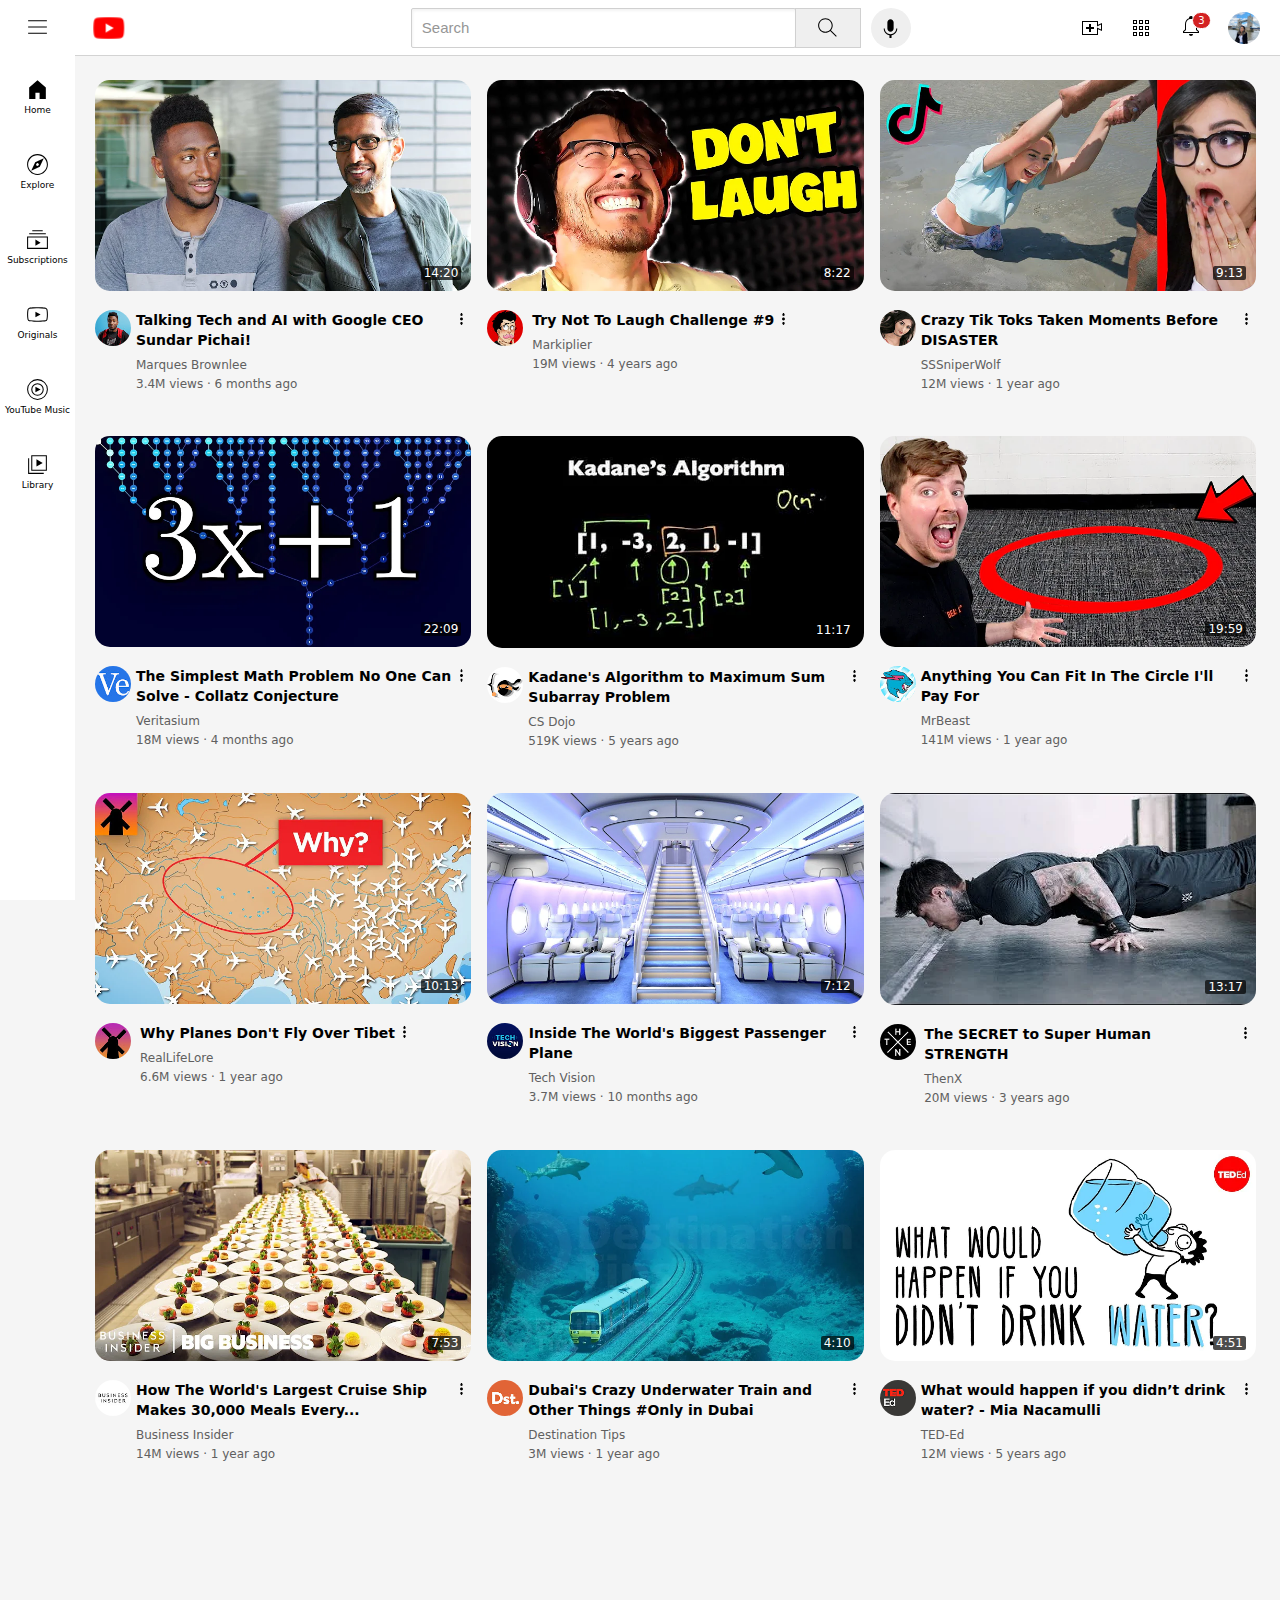
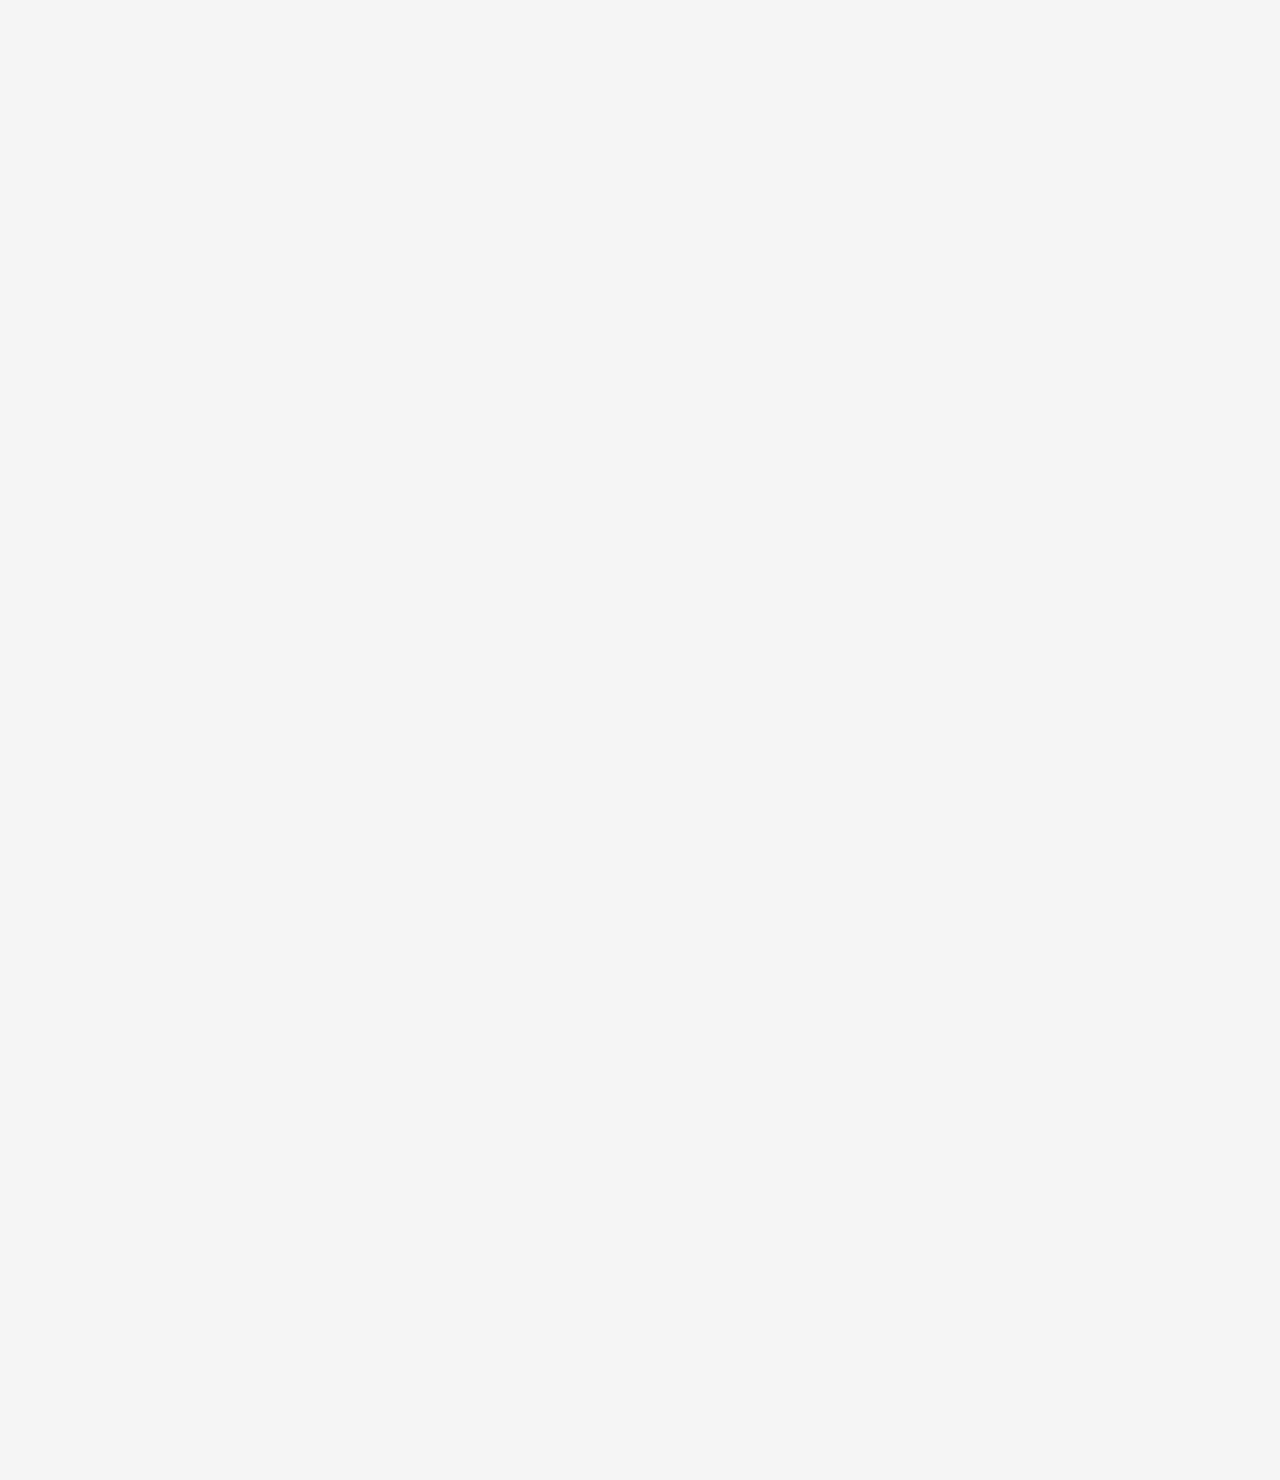
==== index.html @ 027522c0 "Rename youtube.html to index.html" ====
<!DOCTYPE html>
<html>
  <head>
    <title>Youtube.com Clone</title>
    <link rel="stylesheet" href="styles/general.css">
    <link rel="stylesheet" href="styles/video.css">
    <link rel="stylesheet" href="styles/header.css">
    <link rel="stylesheet" href="styles/sidebar.css">
  </head>

  <body style="height: 3000px;">
    <header class="header">
      <div class="left-section">
        <img class="hamburger-menu" src="images/Icon/hamburger-menu.svg">
        <img class="youtube-logo" src="images/Icon/youtube-logo.webp">
      </div>

      <!--pu-->
      <div class="middle-section">
          <input class="search-bar" placeholder="Search" type="text">
          <button class="search-icon-button">
            <img class="search-icon" src="images/Icon/search.svg">
            <div class="tooltip">Search</div>
          </button>
          <button class="voice-search-button">
            <img class="voice-search-icon" src="images/Icon/voice-search-icon.svg">
            <div class="tooltip">Search with your voice</div>
          </button>
      </div>


      <div class="right-section">
        <div class="upload-icon-button">
          <img class="upload-icon" src="images/Icon/upload.svg">
          <div class="tooltip">Create</div>
        </div>
        <div class="youtube-apps-button">
          <img class="youtube-apps-icon" src="images/Icon/youtube-apps.svg">
          <div class="tooltip">YouTube Apps</div>
        </div>
        <div class="notification-icon-button">
          <div class="notification-icon-container">
            <img class="notifications-icon" src="images/Icon/notifications.svg">
            <div class="notifications-count">3</div>
          </div>
          <div class="tooltip">Notifications</div>
        </div>
        <div class="profile-button">
          <img class="header-channel-profile" src="images/thumbnails/channel/channel-profile-picture.jpg">
          <div class="tooltip">Profile</div>
        </div>

      </div>
    </header>

    <nav class="sidebar">
      <button class="sidebar-icons">
        <img class="home-icon" src="images/Icon/home.svg">
        <p class="sidebar-icon-word">Home</p>
      </button>
      <button class="sidebar-icons">
        <img class="home-icon" src="images/Icon/explore.svg">
        <p class="sidebar-icon-word">Explore</p>
      </button>
      <button class="sidebar-icons">
        <img class="home-icon" src="images/Icon/subscriptions.svg">
        <p class="sidebar-icon-word">Subscriptions</p>
      </button>
      <button class="sidebar-icons">
        <img class="home-icon" src="images/Icon/originals.svg">
        <p class="sidebar-icon-word">Originals</p>
      </button>
      <button class="sidebar-icons">
        <img class="home-icon" src="images/Icon/youtube-music.svg">
        <p class="sidebar-icon-word">YouTube Music</p>
      </button>
      <button class="sidebar-icons">
        <img class="home-icon" src="images/Icon/library.svg">
        <p class="sidebar-icon-word">Library</p>
      </button>
    </nav>

    <main>
      <section class="video-grid">
        <div class="video-preview">
          <div class="thumbnail-row">
            <img class="thumbnail" src="images/thumbnails/thumbnail-1.webp" onclick="window.open('https://www.youtube.com/watch?v=n2RNcPRtAiY&ab_channel=MarquesBrownlee')">
            <div class="video-time">14:20</div>
          </div>
          <div class="video-info-grid">
            <div class="channel-picture" onclick="window.open('https://www.youtube.com/@mkbhd')">
              <img class="youtuber-profile" src="images/thumbnails/channel/channel-1.jpeg">
              <div class="tooltip">
                  <img class="youtuber-profile-tooltip" src="images/thumbnails/channel/channel-1.jpeg">
                  <div class="youtuber-info-tooltip">
                    <div class="youtuber-name-tooltip">Marques Brownlee</div>
                    <div class="youtuber-follower-tooltip">19.4M subscribers</div>
                  </div>
              </div>
            </div>
            <div class="video-info" onclick="window.open('https://www.youtube.com/watch?v=n2RNcPRtAiY&ab_channel=MarquesBrownlee')">
              <div>
                <p class="video-title"
                >Talking Tech and AI with Google CEO Sundar Pichai!</p>
    
                <p class="video-author">Marques Brownlee</p>
        
                <p class="video-stats">3.4M views &#183; 6 months ago</p>
              </div>
            </div>
            <div class="three-dot-space">
              <img class="three-dots" src="images/Icon/3-vertical-dots-icon.svg">
            </div>
          </div>
        </div>
    
        <div class="video-preview">
          <div class="thumbnail-row" onclick="window.open('https://www.youtube.com/watch?v=mP0RAo9SKZk&ab_channel=Markiplier')">
            <img class="thumbnail" src="images/thumbnails/thumbnail-2.webp">
            <div class="video-time">8:22</div>
          </div>
          <div class="video-info-grid">
            <div class="channel-picture" onclick="window.open('https://www.youtube.com/@markiplier')">
              <img class="youtuber-profile" src="images/thumbnails/channel/channel-2.jpeg">
              <div class="tooltip">
                <img class="youtuber-profile-tooltip" src="images/thumbnails/channel/channel-2.jpeg">
                <div class="youtuber-info-tooltip">
                  <div class="youtuber-name-tooltip">Markiplier</div>
                  <div class="youtuber-follower-tooltip">36.9M subscribers</div>
                </div>
              </div>
            </div>
            <div class="video-info" onclick="window.open('https://www.youtube.com/watch?v=mP0RAo9SKZk&ab_channel=Markiplier')">
              <div>
                <p class="video-title">Try Not To Laugh Challenge #9</p>
    
                <p class="video-author">Markiplier</p>
        
                <p class="video-stats">19M views &#183; 4 years ago</p>
              </div>
            </div>
            <div class="three-dot-space">
              <img class="three-dots" src="images/Icon/3-vertical-dots-icon.svg">
            </div>
          </div>
        </div>
    
        <div class="video-preview">
          <div class="thumbnail-row" onclick="window.open('https://www.youtube.com/watch?v=FgjPQQeTh1w&ab_channel=SSSniperWolf')">
            <img class="thumbnail" src="images/thumbnails/thumbnail-3.webp">
            <div class="video-time">9:13</div>
          </div>
          <div class="video-info-grid">
            <div class="channel-picture" onclick="window.open('https://www.youtube.com/@SSSniperWolf')">
              <img class="youtuber-profile" src="images/thumbnails/channel/channel-3.jpeg">
              <div class="tooltip">
                <img class="youtuber-profile-tooltip" src="images/thumbnails/channel/channel-3.jpeg">
                <div class="youtuber-info-tooltip">
                  <div class="youtuber-name-tooltip">SSSniperWolf</div>
                  <div class="youtuber-follower-tooltip">34.6M subscribers</div>
                </div>
              </div>
            </div>
            <div class="video-info" onclick="window.open('https://www.youtube.com/watch?v=FgjPQQeTh1w&ab_channel=SSSniperWolf')">
              <div>
                <p class="video-title">Crazy Tik Toks Taken Moments Before DISASTER</p>
    
                <p class="video-author">SSSniperWolf</p>
        
                <p class="video-stats">12M views &#183; 1 year ago</p>
              </div>
            </div>
            <div class="three-dot-space">
              <img class="three-dots" src="images/Icon/3-vertical-dots-icon.svg">
            </div>
          </div>
        </div>
    
        <div class="video-preview">
          <div class="thumbnail-row" onclick="window.open('https://www.youtube.com/watch?v=094y1Z2wpJg&ab_channel=Veritasium')">
            <img class="thumbnail" src="images/thumbnails/thumbnail-4.webp">
            <div class="video-time">22:09</div>
          </div>
          <div class="video-info-grid">
            <div class="channel-picture" onclick="window.open('https://www.youtube.com/@veritasium')">
              <img class="youtuber-profile" src="images/thumbnails/channel/channel-4.jpeg">
              <div class="tooltip">
                <img class="youtuber-profile-tooltip" src="images/thumbnails/channel/channel-4.jpeg">
                <div class="youtuber-info-tooltip">
                  <div class="youtuber-name-tooltip">Veritasium</div>
                  <div class="youtuber-follower-tooltip">16.1M subscribers</div>
                </div>
              </div>
            </div>
            <div class="video-info" onclick="window.open('https://www.youtube.com/watch?v=094y1Z2wpJg&ab_channel=Veritasium')">
              <div>
                <p class="video-title">The Simplest Math Problem No One Can Solve - Collatz Conjecture</p>
    
                <p class="video-author">Veritasium</p>
        
                <p class="video-stats">18M views &#183; 4 months ago</p>
              </div>
            </div>
            <div class="three-dot-space">
              <img class="three-dots" src="images/Icon/3-vertical-dots-icon.svg">
            </div>
          </div>
        </div>
    
        <div class="video-preview">
          <div class="thumbnail-row" onclick="window.open('https://www.youtube.com/watch?v=86CQq3pKSUw&ab_channel=CSDojo')">
            <img class="thumbnail" src="images/thumbnails/thumbnail-5.webp">
            <div class="video-time">11:17</div>
          </div>
          <div class="video-info-grid">
            <div class="channel-picture" onclick="window.open('https://www.youtube.com/@CSDojo')">
              <img class="youtuber-profile" src="images/thumbnails/channel/channel-5.jpeg">
              <div class="tooltip">
                <img class="youtuber-profile-tooltip" src="images/thumbnails/channel/channel-5.jpeg">
                <div class="youtuber-info-tooltip">
                  <div class="youtuber-name-tooltip">CS Dojo</div>
                  <div class="youtuber-follower-tooltip">1.9M subscribers</div>
                </div>
              </div>
            </div>
            <div class="video-info" onclick="window.open('https://www.youtube.com/watch?v=86CQq3pKSUw&ab_channel=CSDojo')">
              <div>
                <p class="video-title">Kadane's Algorithm to Maximum Sum Subarray Problem</p>
    
                <p class="video-author">CS Dojo</p>
        
                <p class="video-stats">519K views &#183; 5 years ago</p>
              </div>
            </div>
            <div class="three-dot-space">
              <img class="three-dots" src="images/Icon/3-vertical-dots-icon.svg">
            </div>
          </div>
        </div>
    
        <div class="video-preview">
          <div class="thumbnail-row" onclick="window.open('https://www.youtube.com/watch?v=yXWw0_UfSFg&ab_channel=MrBeast')">
            <img class="thumbnail" src="images/thumbnails/thumbnail-6.webp">
            <div class="video-time">19:59</div>
          </div>
          <div class="video-info-grid">
            <div class="channel-picture" onclick="window.open('https://www.youtube.com/@MrBeast')">
              <img class="youtuber-profile" src="images/thumbnails/channel/channel-6.jpeg">
              <div class="tooltip">
                <img class="youtuber-profile-tooltip" src="images/thumbnails/channel/channel-6.jpeg">
                <div class="youtuber-info-tooltip">
                  <div class="youtuber-name-tooltip">MrBeast</div>
                  <div class="youtuber-follower-tooltip">31M subscribers</div>
                </div>
              </div>
            </div>
            <div class="video-info" onclick="window.open('https://www.youtube.com/watch?v=yXWw0_UfSFg&ab_channel=MrBeast')">
              <div>
                <p class="video-title">Anything You Can Fit In The Circle I'll Pay For</p>
    
                <p class="video-author">MrBeast</p>
        
                <p class="video-stats">141M views &#183; 1 year ago</p>
              </div>
            </div>
            <div class="three-dot-space">
              <img class="three-dots" src="images/Icon/3-vertical-dots-icon.svg">
            </div>
          </div>
        </div>

        <div class="video-preview">
          <div class="thumbnail-row" onclick="window.open('https://www.youtube.com/watch?v=fNVa1qMbF9Y&ab_channel=RealLifeLore')">
            <img class="thumbnail" src="images/thumbnails/thumbnail-7.webp">
            <div class="video-time">10:13</div>
          </div>
          <div class="video-info-grid">
            <div class="channel-picture" onclick="window.open('https://www.youtube.com/@RealLifeLore')">
              <img class="youtuber-profile" src="images/thumbnails/channel/channel-7.jpeg">
              <div class="tooltip">
                <img class="youtuber-profile-tooltip" src="images/thumbnails/channel/channel-7.jpeg">
                <div class="youtuber-info-tooltip">
                  <div class="youtuber-name-tooltip">RealLifeLore</div>
                  <div class="youtuber-follower-tooltip">7.57M subscribers</div>
                </div>
              </div>
            </div>
            <div class="video-info" onclick="window.open('https://www.youtube.com/watch?v=fNVa1qMbF9Y&ab_channel=RealLifeLore')">
              <div>
                <p class="video-title">Why Planes Don't Fly Over Tibet</p>
    
                <p class="video-author">RealLifeLore</p>
        
                <p class="video-stats">6.6M views &#183; 1 year ago</p>
              </div>
            </div>
            <div class="three-dot-space">
              <img class="three-dots" src="images/Icon/3-vertical-dots-icon.svg">
            </div>
          </div>
        </div>

        <div class="video-preview">
          <div class="thumbnail-row" onclick="window.open('https://www.youtube.com/watch?v=lFm4EM1juls&ab_channel=TechVision')">
            <img class="thumbnail" src="images/thumbnails/thumbnail-8.webp">
            <div class="video-time">7:12</div>
          </div>
          <div class="video-info-grid">
            <div class="channel-picture" onclick="window.open('https://www.youtube.com/@adin')">
              <img class="youtuber-profile" src="images/thumbnails/channel/channel-8.jpeg">
              <div class="tooltip">
                <img class="youtuber-profile-tooltip" src="images/thumbnails/channel/channel-8.jpeg">
                <div class="youtuber-info-tooltip">
                  <div class="youtuber-name-tooltip">Tech Vision</div>
                  <div class="youtuber-follower-tooltip">838K subscribers</div>
                </div>
              </div>
            </div>
            <div class="video-info" onclick="window.open('https://www.youtube.com/watch?v=lFm4EM1juls&ab_channel=TechVision')">
              <div>
                <p class="video-title">Inside The World's Biggest Passenger Plane</p>
    
                <p class="video-author">Tech Vision</p>
        
                <p class="video-stats">3.7M views &#183; 10 months ago</p>
              </div>
            </div>
            <div class="three-dot-space">
              <img class="three-dots" src="images/Icon/3-vertical-dots-icon.svg">
            </div>
          </div>
        </div>

        <div class="video-preview">
          <div class="thumbnail-row" onclick="window.open('https://www.youtube.com/watch?v=ixmxOlcrlUc&ab_channel=THENX')">
            <img class="thumbnail" src="images/thumbnails/thumbnail-9.webp">
            <div class="video-time">13:17</div>
          </div>
          <div class="video-info-grid">
            <div class="channel-picture" onclick="window.open('https://www.youtube.com/@OFFICIALTHENXSTUDIOS/videos')">
              <img class="youtuber-profile" src="images/thumbnails/channel/channel-9.jpeg">
              <div class="tooltip">
                <img class="youtuber-profile-tooltip" src="images/thumbnails/channel/channel-9.jpeg">
                <div class="youtuber-info-tooltip">
                  <div class="youtuber-name-tooltip">THENX</div>
                  <div class="youtuber-follower-tooltip">7.8M subscribers</div>
                </div>
              </div>
            </div>
            <div class="video-info" onclick="window.open('https://www.youtube.com/watch?v=ixmxOlcrlUc&ab_channel=THENX')">
              <div>
                <p class="video-title">The SECRET to Super Human STRENGTH</p>
    
                <p class="video-author">ThenX</p>
        
                <p class="video-stats">20M views &#183; 3 years ago</p>
              </div>
            </div>
            <div class="three-dot-space">
              <img class="three-dots" src="images/Icon/3-vertical-dots-icon.svg">
            </div>
          </div>
        </div>

        <div class="video-preview">
          <div class="thumbnail-row" onclick="window.open('https://www.youtube.com/watch?v=R2vXbFp5C9o&ab_channel=BusinessInsider')">
            <img class="thumbnail" src="images/thumbnails/thumbnail-10.webp">
            <div class="video-time">7:53</div>
          </div>
          <div class="video-info-grid">
            <div class="channel-picture" onclick="window.open('https://www.youtube.com/@BusinessInsider')">
              <img class="youtuber-profile" src="images/thumbnails/channel/channel-10.jpeg">
              <div class="tooltip">
                <img class="youtuber-profile-tooltip" src="images/thumbnails/channel/channel-10.jpeg">
                <div class="youtuber-info-tooltip">
                  <div class="youtuber-name-tooltip">Business Insider</div>
                  <div class="youtuber-follower-tooltip">9.51M subscribers</div>
                </div>
              </div>
            </div>
            <div class="video-info" onclick="window.open('https://www.youtube.com/watch?v=R2vXbFp5C9o&ab_channel=BusinessInsider')">
              <div>
                <p class="video-title">How The World's Largest Cruise Ship Makes 30,000 Meals Every...</p>
    
                <p class="video-author">Business Insider</p>
        
                <p class="video-stats">14M views &#183; 1 year ago</p>
              </div>
            </div>
            <div class="three-dot-space">
              <img class="three-dots" src="images/Icon/3-vertical-dots-icon.svg">
            </div>
          </div>
        </div>

        <div class="video-preview">
          <div class="thumbnail-row" onclick="window.open('https://www.youtube.com/watch?v=0nZuYyXET3s&ab_channel=DestinationTips')">
            <img class="thumbnail" src="images/thumbnails/thumbnail-11.webp">
            <div class="video-time">4:10</div>
          </div>
          <div class="video-info-grid">
            <div class="channel-picture" onclick="window.open('https://www.youtube.com/@Destinationtips')">
              <img class="youtuber-profile" src="images/thumbnails/channel/channel-11.jpeg">
              <div class="tooltip">
                <img class="youtuber-profile-tooltip" src="images/thumbnails/channel/channel-11.jpeg">
                <div class="youtuber-info-tooltip">
                  <div class="youtuber-name-tooltip">Destination Tips</div>
                  <div class="youtuber-follower-tooltip">282K subscribers</div>
                </div>
              </div>
            </div>
            <div class="video-info" onclick="window.open('https://www.youtube.com/watch?v=0nZuYyXET3s&ab_channel=DestinationTips')">
              <div>
                <p class="video-title">Dubai's Crazy Underwater Train and Other Things #Only in Dubai</p>
    
                <p class="video-author">Destination Tips</p>
        
                <p class="video-stats">3M views &#183; 1 year ago</p>
              </div>
            </div>
            <div class="three-dot-space">
              <img class="three-dots" src="images/Icon/3-vertical-dots-icon.svg">
            </div>
          </div>
        </div>

        <div class="video-preview">
          <div class="thumbnail-row" onclick="window.open('https://www.youtube.com/watch?v=9iMGFqMmUFs&ab_channel=TED-Ed')">
            <img class="thumbnail" src="images/thumbnails/thumbnail-12.webp">
            <div class="video-time">4:51</div>
          </div>
          <div class="video-info-grid">
            <div class="channel-picture" onclick="window.open('https://www.youtube.com/@TEDEd')">
              <img class="youtuber-profile" src="images/thumbnails/channel/channel-12.jpeg">
              <div class="tooltip">
                <img class="youtuber-profile-tooltip" src="images/thumbnails/channel/channel-12.jpeg">
                <div class="youtuber-info-tooltip">
                  <div class="youtuber-name-tooltip">TED-Ed</div>
                  <div class="youtuber-follower-tooltip">20.3M subscribers</div>
                </div>
              </div>
            </div>
            <div class="video-info" onclick="window.open('https://www.youtube.com/watch?v=9iMGFqMmUFs&ab_channel=TED-Ed')">
              <div>
                <p class="video-title">What would happen if you didn’t drink water? - Mia Nacamulli</p>
    
                <p class="video-author">TED-Ed</p>
        
                <p class="video-stats">12M views &#183; 5 years ago</p>
              </div>
            </div>
            <div class="three-dot-space">
              <img class="three-dots" src="images/Icon/3-vertical-dots-icon.svg">
            </div>
          </div>
        </div>
      </section>
    </main>

  </body>
</html>
---- styles/general.css ----
p {
  font-family: system-ui, -apple-system, BlinkMacSystemFont, 'Segoe UI', Roboto, Oxygen, Ubuntu, Cantarell, 'Open Sans', 'Helvetica Neue', sans-serif, Arial, Helvetica, sans-serif;
  margin-top: 0px;
  margin-bottom: 0px;
}

body{
  margin: 0px;
  padding-top: 80px;
  padding-left: 95px;
  padding-right: 24px;
  background-color: rgb(245, 245, 245);
  font-family: system-ui, -apple-system, BlinkMacSystemFont, 'Segoe UI', Roboto, Oxygen, Ubuntu, Cantarell, 'Open Sans', 'Helvetica Neue', sans-serif;
}
@media (min-width: 1312px) {
body{
  padding-left: 220px;
}
}
button{
  cursor: pointer;
  margin-top: 0px;
  margin-bottom: 0px;
}
---- styles/video.css ----
.video-grid{
  display: grid;
  grid-template-columns: 1fr 1fr 1fr 1fr 1fr 1fr;
  column-gap: 16px;
  row-gap: 40px;
}
@media (max-width: 2243px) {
  .video-grid{
    grid-template-columns: 1fr 1fr 1fr 1fr 1fr;
  }
}

@media (max-width: 1916px) {
  .video-grid{
    grid-template-columns: 1fr 1fr 1fr 1fr;
  }
}

@media (max-width: 1591px) {
  .video-grid{
    grid-template-columns: 1fr 1fr 1fr;
  }
}

@media (max-width: 1096px) {
  .video-grid{
    grid-template-columns: 1fr 1fr;
  }
}
@media (max-width: 698px) {
  .video-grid{
    grid-template-columns: 1fr;
  }
}

.video-preview{
}
.thumbnail-row{
  position: relative;
}
.video-time{
  background-color: rgb(0,0,0, 0.7);
  color:white;
  position: absolute;
  bottom: 30px;
  right: 10px;
  padding-left: 3px;
  padding-right: 3px;
  font-size: 12px;
  border-radius: 2px;
}
.thumbnail{
  width: 100%;
  margin-bottom: 15px;
  border-radius: 15px;
  cursor: pointer;
}

.video-info-grid{
  display: grid;
  grid-template-columns: 50px 1fr 10px;
  cursor: pointer;
  display: flex;
  flex-direction: row;
}
.channel-picture{
  z-index: 200px;
  width: 40px;
  height: 40px;
}
.channel-picture .tooltip{
  position: absolute;
  display: flex;
  flex-direction: row;
  align-content: center;
  justify-content: center;
  font-size: 12px;
  opacity: 0;
  transition: opacity 0.15s;
  background-color: white;
  padding: 8px;
  padding-right: 10px;
  border-radius: 5px;
  box-shadow: 0px 0px 9px 0.1px rgb(150, 150, 150);
  pointer-events: none;
}
.channel-picture:hover .tooltip{
  opacity: 1;
  pointer-events: none;
}
.youtuber-profile-tooltip{
  width: 50px;
  object-fit: cover;
  border-radius: 50px;
}
.youtuber-info-tooltip{
  flex: 1;
  margin-left: 10px;
  align-content: center;
}
.youtuber-name-tooltip{
  font-weight: 700;
  font-size: 15px;
}
.youtuber-follower-tooltip{
  font-size: 13px;
  color: rgb(165, 165, 165);
}

.youtuber-profile{
  width: 36px;
  object-fit: cover;
  border-radius: 50px;
}


.video-info{
  display: flex;
  flex-direction: row;
  margin-left: 5px;
}
.video-title{
  font-weight: 800;
  text-align: top;
  font-size: 14px;
  line-height: 20px;
  margin-bottom: 8px;
}
@media (max-width: 1096px) {
  .video-title{
    font-size: 16px;
    line-height: 24px;
  }
}


.video-stats, .video-author{
  margin-top: 5px;
  margin-bottom: 5px;
  color: rgb(96, 96, 96);
  font-size: 12px;
}
.three-dot-space{
  width: 20px;
}

.three-dots{
  width: 3px;
  padding: 3px 8px;
  cursor: pointer;
  border-radius: 26px;
  transition: background-color 1s;
}
.three-dots:hover{
  background-color: rgb(235, 235, 235);
}
---- styles/header.css ----
.header{
  height: 55px;
  display: flex;
  flex-direction: row;
  justify-content: space-between;

  position: fixed;
  top: 0px;
  left: 0px;
  right: 0px;
  background-color: white;
  border-bottom: 1px solid lightgray;
  z-index: 100;
}

.left-section{
  display: flex;
  align-items: center;
}
.youtube-logo{
  height: 60px;
  cursor: pointer;
}
.hamburger-menu{
  height: 25px;
  margin-left: 19px;
  margin-right: 20px;
  cursor: pointer;
  border-radius: 20px;
  padding: 6px;
}
.hamburger-menu:hover{
  background-color: lightgray;
}


.middle-section{
  flex: 1;
  margin-left: 70px;
  margin-right: 35px;
  max-width: 500px;
  display: flex;
  align-items: center;
}
.search-bar{
  flex: 1;
  height: 36px;
  border: 1px solid rgb(208, 208, 208);
  padding-left: 10px;
  font-size: 15px;
  box-shadow: inset 1px 2px 3px rgba(0, 0, 0, 0.05);
  border-radius: 2px;
  color: lightgray;
  margin-right: 0px;
  width: 0;
}
.search-bar::placeholder{
  font-size: 15px;
  color: rgb(150, 150, 150);
}
.search-icon{
  height: 25px;
  margin-top: 2px;
}
.search-icon-button{
  width: 66px;
  height: 40px;
  border: 1px solid rgb(208, 208, 208);
  margin-left: -1px;
  position: relative;
}
.search-icon-button .tooltip{
  position: absolute;
  background-color: rgba(104, 103, 103, 0.6);
  color: white;
  padding: 4px 8px;
  border-radius: 2px;
  font-size: 12px;
  bottom: -30px;
  opacity: 0;
  transition: opacity 0.15s;
  pointer-events: none;
}
.search-icon-button:hover .tooltip{
  opacity: 1;
}

.voice-search-icon{
  height: 25px;
  margin-top: 2px;
}
.voice-search-button{
  width: 40px;
  height: 40px;
  border: none;
  border-radius: 25px;
  padding-left: 6px;
  padding-right: 6px;
  margin-left: 10px;
  position: relative;
  display: flex;
  flex-direction: row;
  justify-content: center;
  align-items: center;
}
.voice-search-button .tooltip{
  position: absolute;
  background-color: rgba(104, 103, 103, 0.6);
  color: white;
  padding: 4px 8px;
  border-radius: 2px;
  font-size: 12px;
  bottom: -30px;
  left: -50px;
  opacity: 0;
  transition: opacity 0.15s;
  pointer-events: none;
  white-space: nowrap;
}
.voice-search-button:hover .tooltip{
  opacity: 1;
}


.right-section{
  width: 180px;
  display: flex;
  flex-direction: row;
  align-items: center;
  justify-content: space-between;
  margin-right: 20px;
  flex-shrink: 0;
}
.upload-icon{
  height: 24px;
  cursor: pointer;
}
.upload-icon-button{
  position: relative;
  display: flex;
  flex-direction: row;
  justify-content: center;
  align-items: center;
}
.upload-icon-button .tooltip{
  position: absolute;
  background-color: rgba(104, 103, 103, 0.6);
  color: white;
  padding: 4px 8px;
  border-radius: 2px;
  font-size: 12px;
  bottom: -30px;
  opacity: 0;
  transition: opacity 0.15s;
  pointer-events: none;
}
.upload-icon-button:hover .tooltip{
  opacity: 1;
}




.youtube-apps-icon{
  height: 24px;
  cursor: pointer;
}
.youtube-apps-button{
  position: relative;
  display: flex;
  flex-direction: row;
  justify-content: center;
  align-items: center;
}
.youtube-apps-button .tooltip{
  position: absolute;
  background-color: rgba(104, 103, 103, 0.6);
  color: white;
  padding: 4px 8px;
  border-radius: 2px;
  font-size: 12px;
  bottom: -30px;
  opacity: 0;
  transition: opacity 0.15s;
  pointer-events: none;
  white-space: nowrap;
}
.youtube-apps-button:hover .tooltip{
  opacity: 1;
}


.notifications-icon{
  height: 24px;
  cursor: pointer;
}
.notification-icon-container{
  position: relative;
}
.notification-icon-button{
  position: relative;
  display: flex;
  flex-direction: row;
  justify-content: center;
  align-items: center;
}
.notification-icon-button .tooltip{
  position: absolute;
  background-color: rgba(104, 103, 103, 0.6);
  color: white;
  padding: 4px 8px;
  border-radius: 2px;
  font-size: 12px;
  bottom: -30px;
  opacity: 0;
  transition: opacity 0.15s;
  pointer-events: none;
  white-space: nowrap;
}
.notification-icon-button:hover .tooltip{
  opacity: 1;
}
.notifications-count{
  position: absolute;
  top: -2px;
  right: -8px;
  background-color: rgb(211, 34, 34);
  color: white;
  border-radius: 10px;
  padding: 2px 5px;
  font-size: 10px;
  border: 1px solid rgb(255, 255, 255);
  cursor: pointer;
}

.header-channel-profile{
  height: 32px;
  border-radius: 16px;
  cursor: pointer;
}
.profile-button{
  position: relative;
  display: flex;
  flex-direction: row;
  justify-content: center;
  align-items: center;
}
.profile-button .tooltip{
  position: absolute;
  background-color: rgba(104, 103, 103, 0.6);
  color: white;
  padding: 4px 8px;
  border-radius: 2px;
  font-size: 12px;
  bottom: -30px;
  opacity: 0;
  transition: opacity 0.15s;
  pointer-events: none;
  white-space: nowrap;
}
.profile-button:hover .tooltip{
  opacity: 1;
}
---- styles/sidebar.css ----
@media (min-width: 1312px) {
  .sidebar{
    position: fixed;
    left: 0px;
    bottom: 0px;
    top: 55px;
    width: 200px;
    text-align: center;
    padding-top: 3px;
    background-color: white;
    z-index: 200;
  }

  .sidebar-icons{
    margin-top: 5px;
    border:none;
    background-color: white;
    width: 200px;
    height: 50px;
    border-radius: 10px;
    display: flex;
    flex-direction: row;
    justify-content:baseline;
    padding-left: 20px;
    align-items: center;
  }
  .sidebar-icons:hover{
    background-color: rgb(235, 235, 235);
  }

  .home-icon{
    padding-left: 5px;
    width: 25px;
    height: 25px;
    border: none;
  }
  .sidebar-icon-word{
    font-size: 13px;
    white-space: nowrap;
    margin-left: 15px;
  }
}

@media (max-width: 1311px) {
  .sidebar{
    position: fixed;
    left: 0px;
    bottom: 0px;
    top: 55px;
    width: 75px;
    text-align: center;
    padding-top: 3px;
    background-color: white;
    z-index: 200;
  }

  .sidebar-icons{
    border:none;
    background-color: white;
    width: 75px;
    height: 75px;
    border-radius: 10px;
    display: flex;
    flex-direction: column;
    justify-content: center;
    align-items: center;
  }
  .sidebar-icons:hover{
    background-color: rgb(235, 235, 235);
  }

  .home-icon{
    width: 25px;
    height: 25px;
    border: none;
    margin-bottom: 3px;
  }
  .sidebar-icon-word{
    font-size: 9px;
    white-space: nowrap;
  }
}
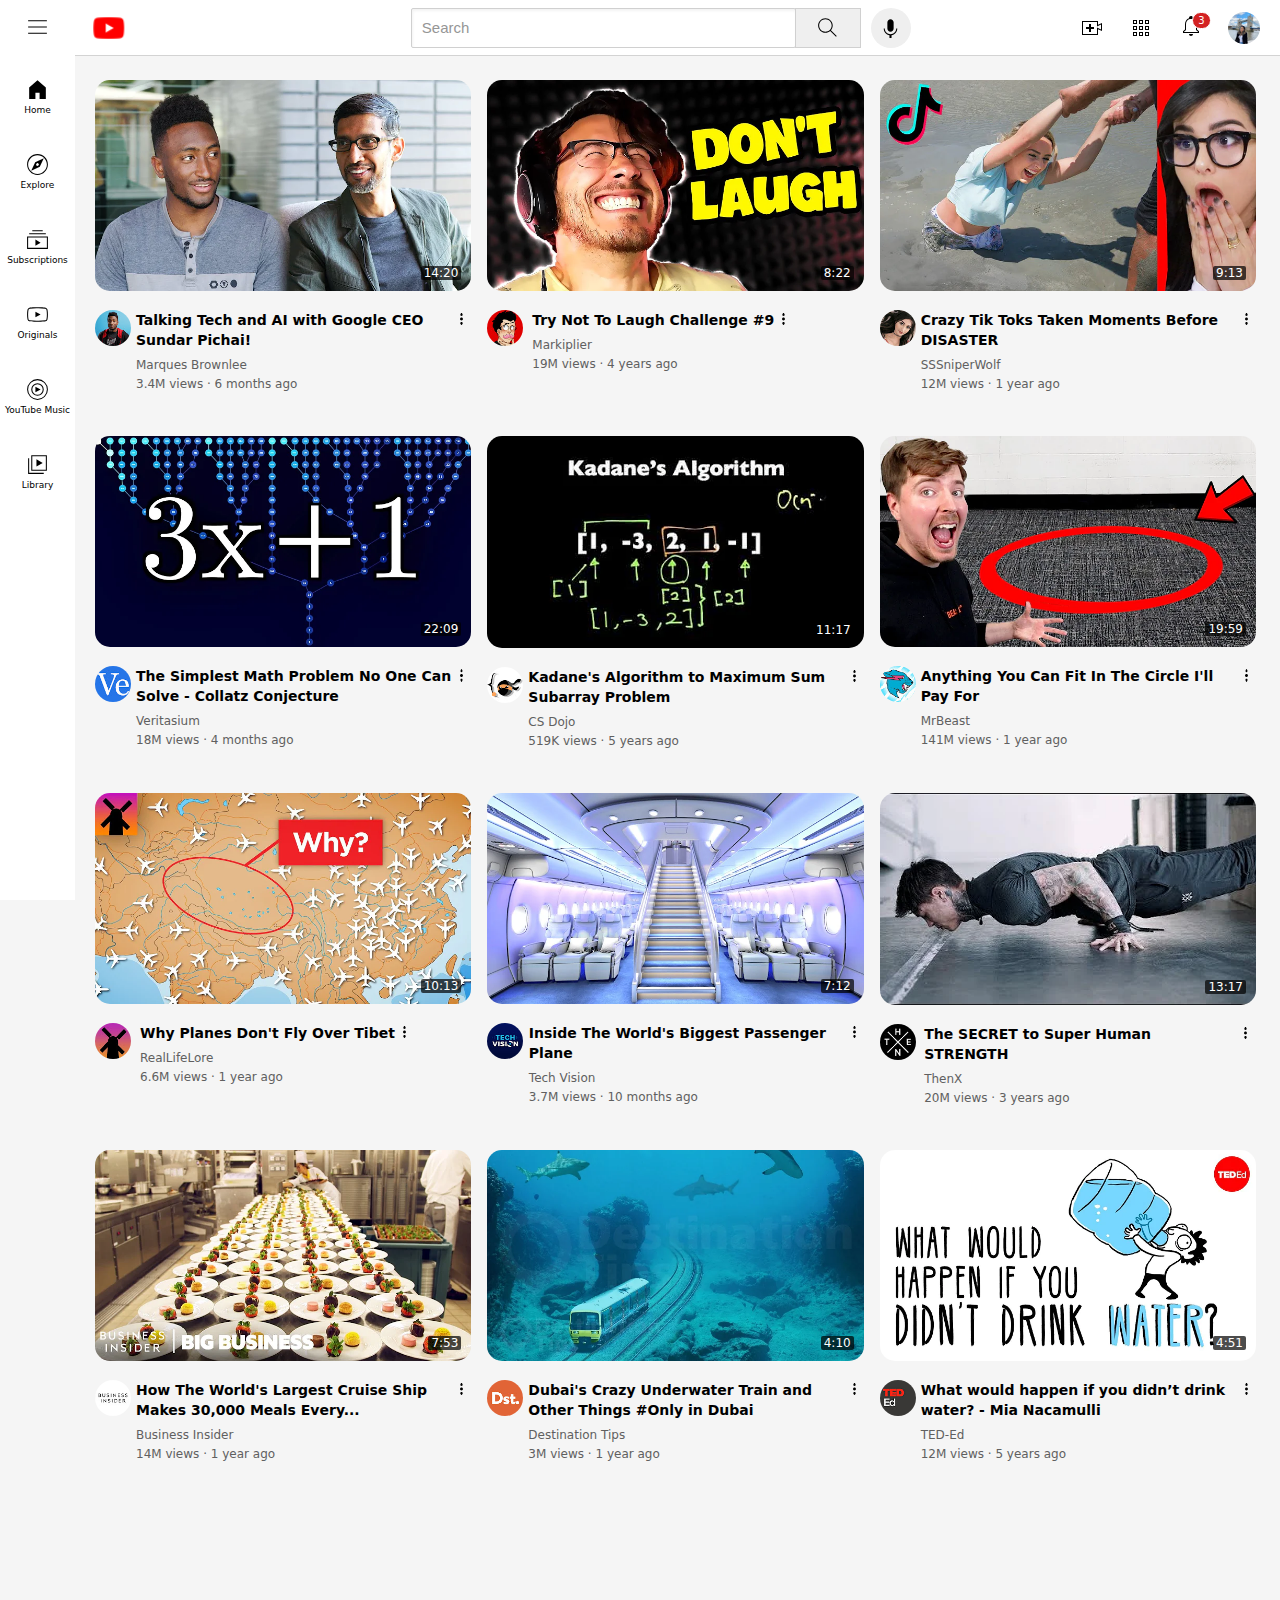
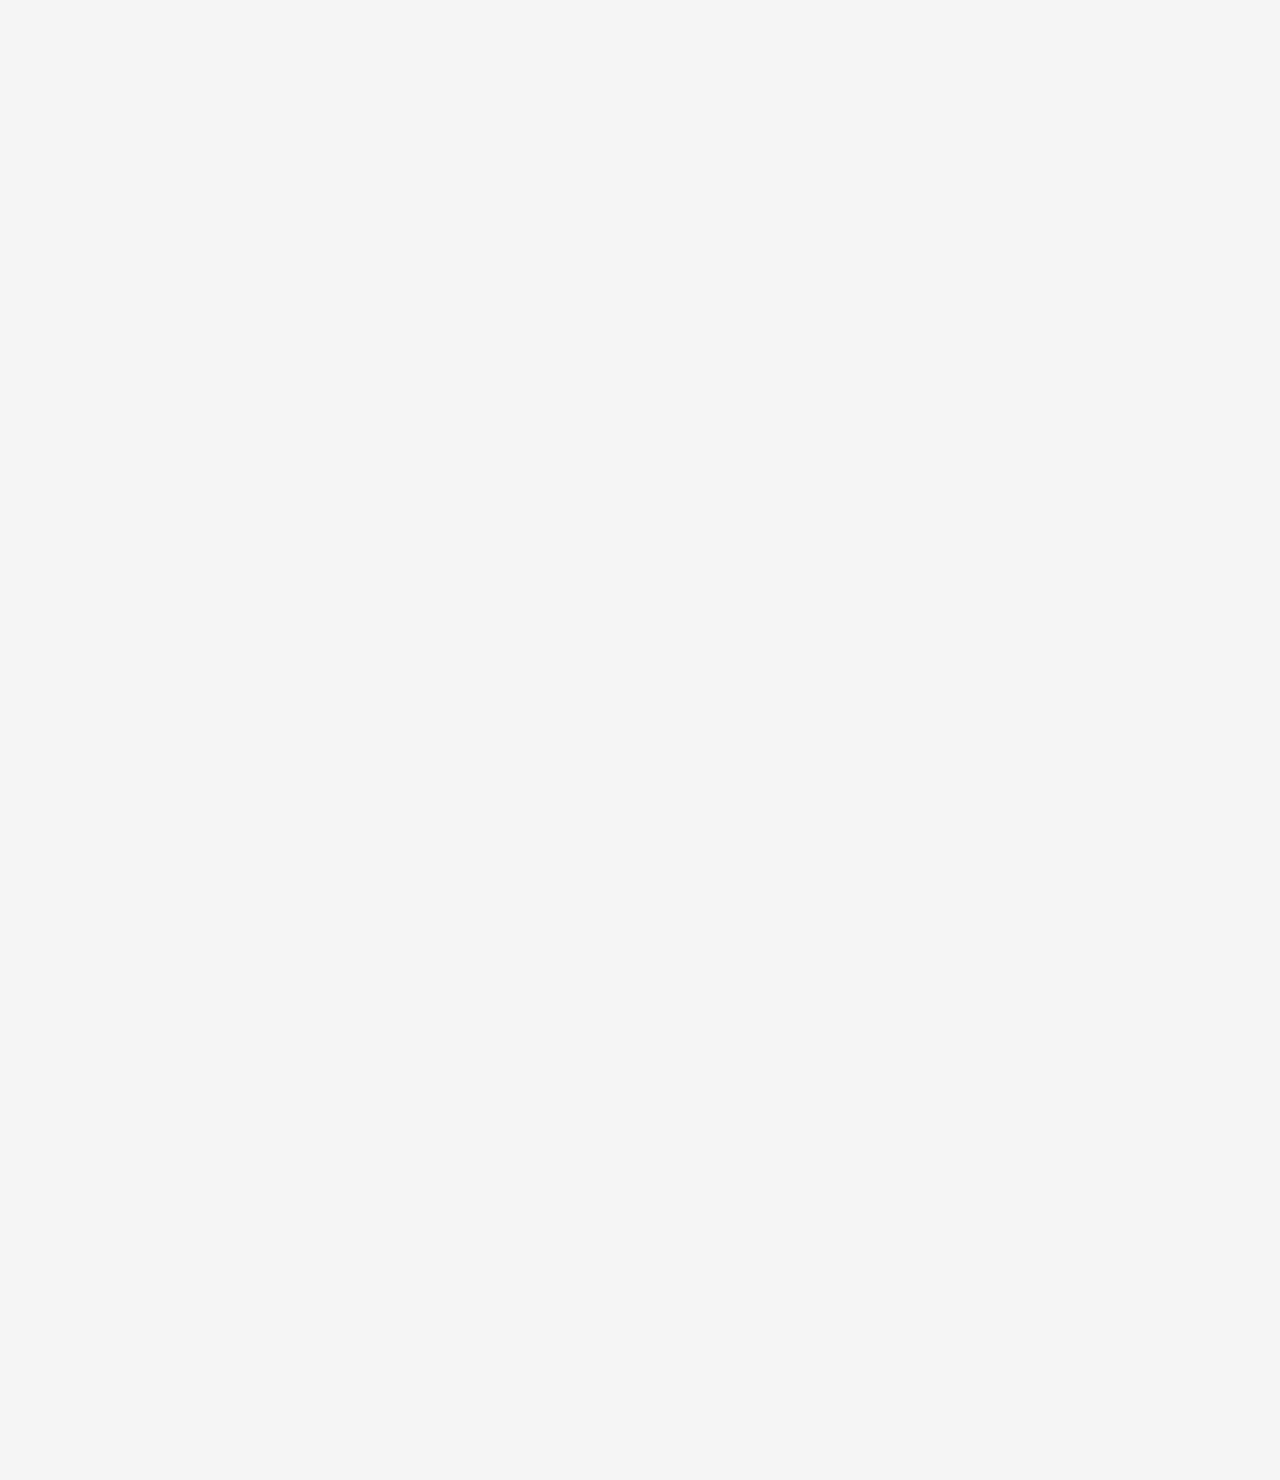
==== commit 98bd8e30: "linked youtube website to header youtube logo" ====
--- a/index.html
+++ b/index.html
@@ -12,7 +12,7 @@
     <header class="header">
       <div class="left-section">
         <img class="hamburger-menu" src="images/Icon/hamburger-menu.svg">
-        <img class="youtube-logo" src="images/Icon/youtube-logo.webp">
+        <img class="youtube-logo" src="images/Icon/youtube-logo.webp" onclick="window.open('https://www.youtube.com/')">
       </div>
 
       <!--pu-->
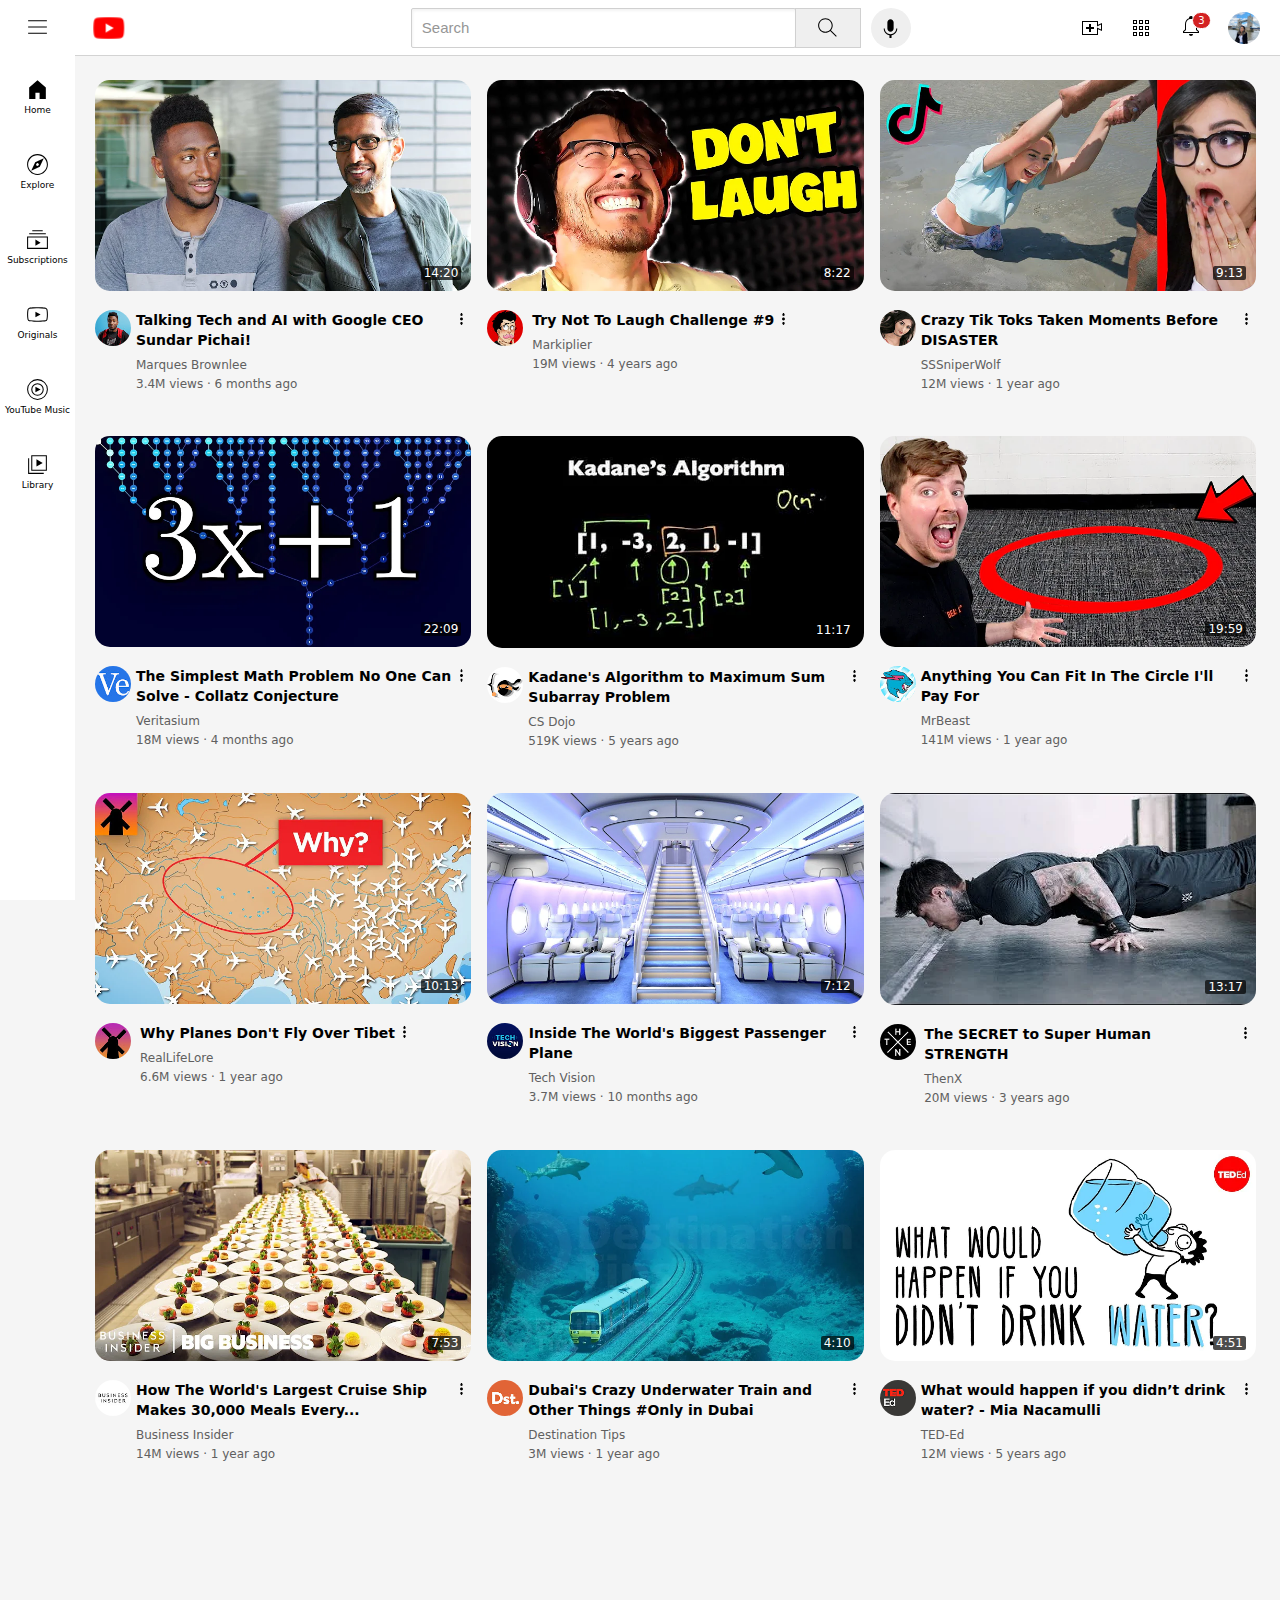
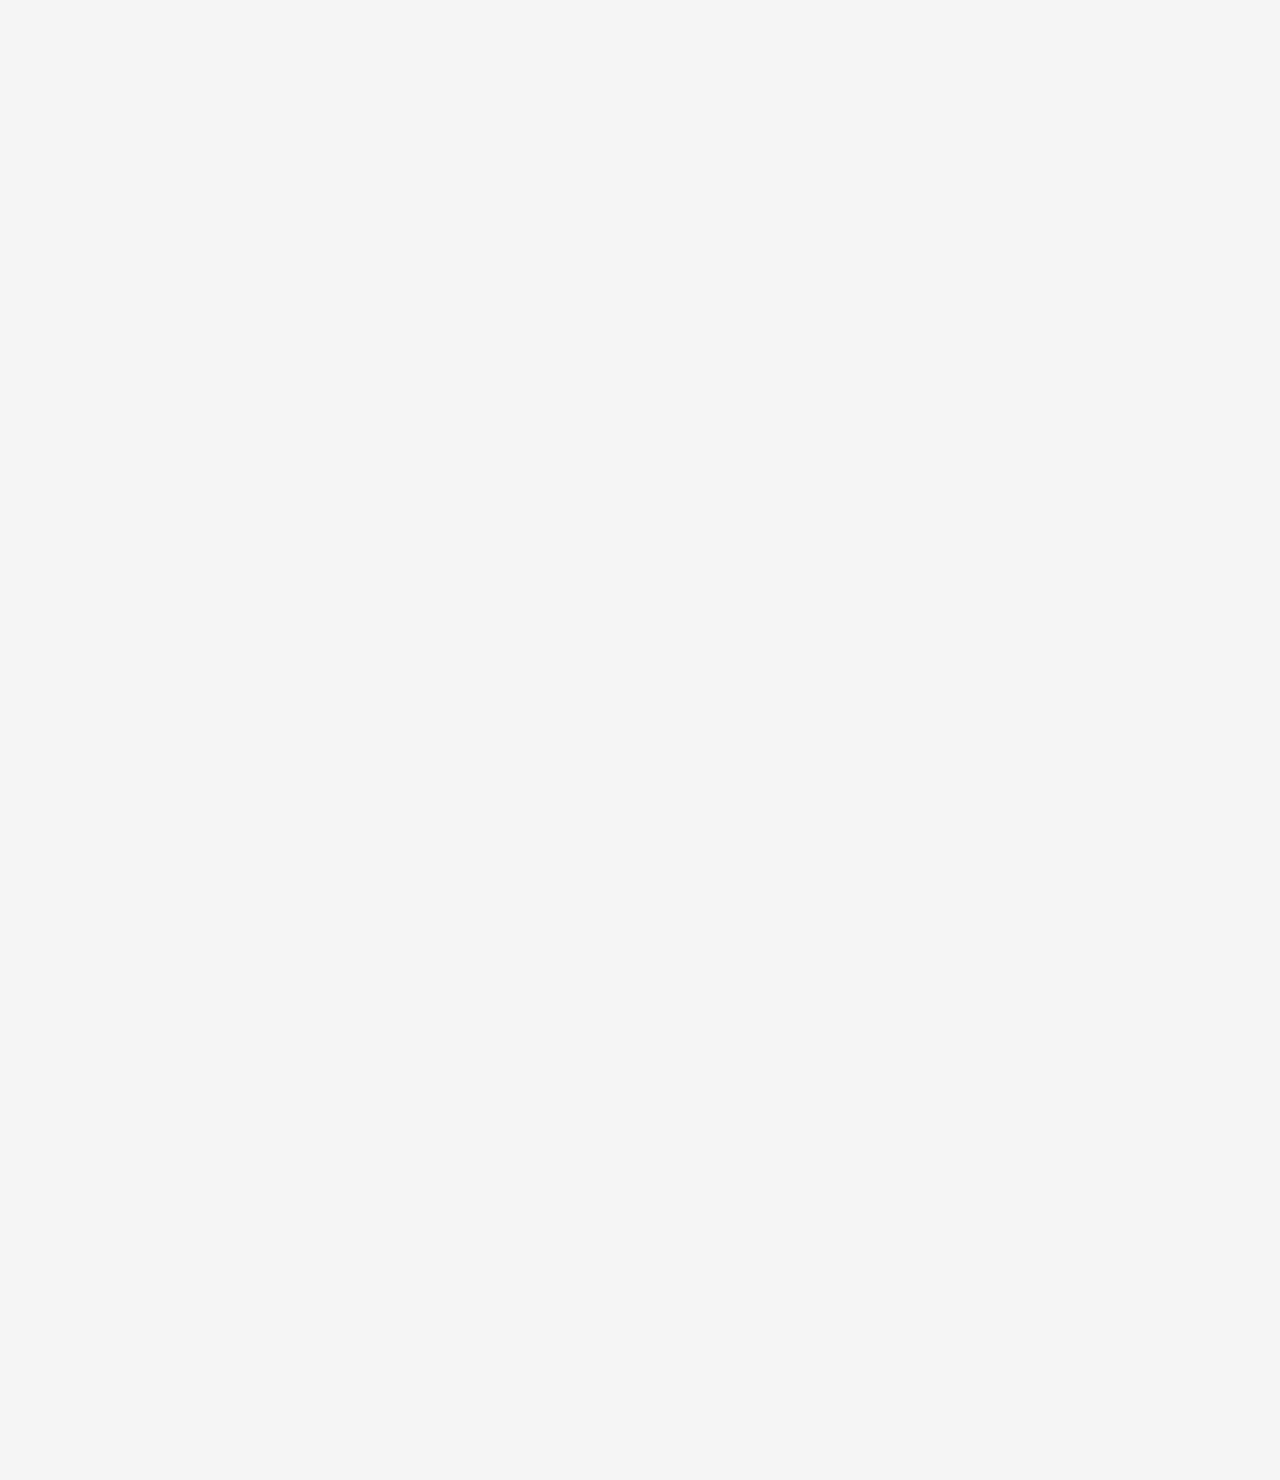
==== commit f7450b01: "updated the youtube-logo links" ====
--- a/index.html
+++ b/index.html
@@ -12,7 +12,7 @@
     <header class="header">
       <div class="left-section">
         <img class="hamburger-menu" src="images/Icon/hamburger-menu.svg">
-        <img class="youtube-logo" src="images/Icon/youtube-logo.webp" onclick="window.open('https://www.youtube.com/')">
+        <img class="youtube-logo" onclick="window.open('https://www.youtube.com/')" src="images/Icon/youtube-logo.webp">
       </div>
 
       <!--pu-->
